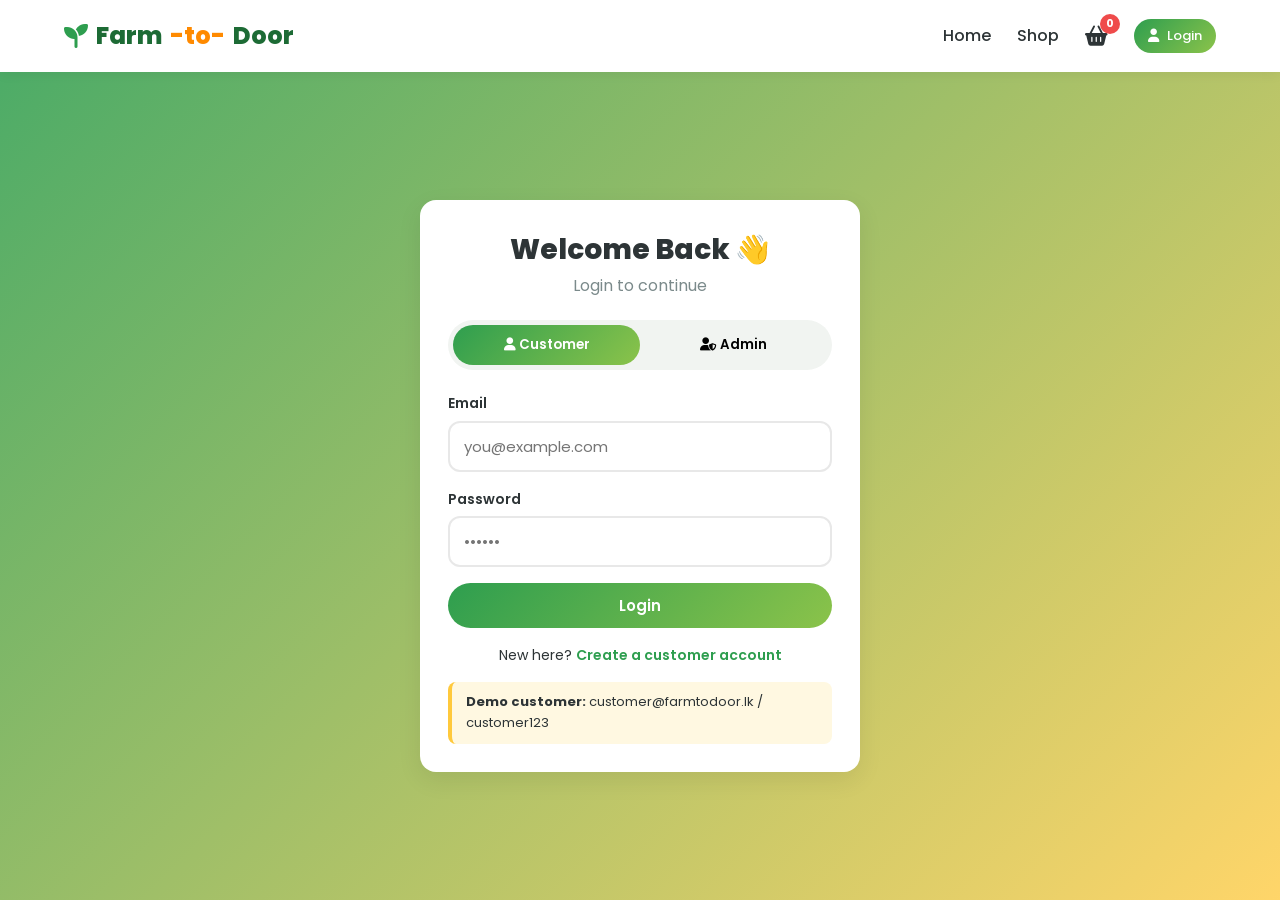
==== frontend/login.html @ 33f3241d "Farm-to-Door - PHP backend and frontend" ====
<!DOCTYPE html>
<html lang="en">
<head>
  <meta charset="UTF-8">
  <meta name="viewport" content="width=device-width, initial-scale=1.0">
  <title>Login | Farm-to-Door</title>
  <link href="https://fonts.googleapis.com/css2?family=Poppins:wght@400;500;600;700;800&display=swap" rel="stylesheet">
  <link rel="stylesheet" href="https://cdnjs.cloudflare.com/ajax/libs/font-awesome/6.5.1/css/all.min.css">
  <link rel="stylesheet" href="css/style.css">
</head>
<body>

  <header id="navbar"></header>

  <div class="auth-page">
    <div class="card auth-box">
      <h2>Welcome Back 👋</h2>
      <p class="sub">Login to continue</p>

      <!-- Only 2 logins: Customer and Admin -->
      <div class="role-tabs">
        <button class="active" id="customerTab" onclick="selectRole('customer')"><i class="fa-solid fa-user"></i> Customer</button>
        <button id="adminTab" onclick="selectRole('admin')"><i class="fa-solid fa-user-shield"></i> Admin</button>
      </div>

      <form id="loginForm">
        <div class="form-group">
          <label>Email</label>
          <input type="email" id="email" placeholder="you@example.com" required>
        </div>
        <div class="form-group">
          <label>Password</label>
          <input type="password" id="password" placeholder="••••••" required>
        </div>
        <button type="submit" class="btn btn-green btn-block" id="loginBtn">Login</button>
      </form>

      <p class="switch" id="registerLink">New here? <a href="register.html">Create a customer account</a></p>

      <div class="demo-note" id="demoNote">
        <b>Demo customer:</b> customer@farmtodoor.lk / customer123
      </div>
    </div>
  </div>

  <script src="js/cart.js"></script>
  <script src="js/api.js"></script>
  <script src="js/auth.js"></script>
</body>
</html>
---- frontend/css/style.css ----
/* =================================================
   FARM-TO-DOOR  -  Main Stylesheet
   ================================================= */

:root {
  --green: #2e9e4f;
  --green-dark: #1d6b35;
  --lime: #8bc34a;
  --orange: #ff8a00;
  --yellow: #ffc93c;
  --red: #ef4b4b;
  --purple: #8e5cf7;
  --blue: #2f8fef;
  --cream: #fffaf0;
  --text: #2d3436;
  --muted: #7b8a8b;
  --white: #ffffff;
  --shadow: 0 8px 24px rgba(0, 0, 0, 0.08);
  --radius: 16px;
}

* { margin: 0; padding: 0; box-sizing: border-box; }

body {
  font-family: 'Poppins', sans-serif;
  background: var(--cream);
  color: var(--text);
  line-height: 1.6;
}

a { text-decoration: none; color: inherit; }
img { max-width: 100%; display: block; }
.container { width: 90%; max-width: 1200px; margin: 0 auto; }

/* ---------- Buttons ---------- */
.btn {
  display: inline-flex; align-items: center; gap: 8px;
  padding: 11px 24px; border: none; border-radius: 50px;
  font-family: inherit; font-size: 15px; font-weight: 600;
  cursor: pointer; transition: 0.25s;
}
.btn:hover { transform: translateY(-2px); box-shadow: 0 6px 16px rgba(0,0,0,0.15); }
.btn-green { background: linear-gradient(135deg, var(--green), var(--lime)); color: #fff; }
.btn-orange { background: linear-gradient(135deg, var(--orange), var(--yellow)); color: #fff; }
.btn-red { background: var(--red); color: #fff; }
.btn-outline { background: transparent; border: 2px solid #fff; color: #fff; }
.btn-light { background: #eef5ee; color: var(--green-dark); }
.btn-sm { padding: 7px 14px; font-size: 13px; }
.btn-block { width: 100%; justify-content: center; }
.btn:disabled { opacity: 0.5; cursor: not-allowed; transform: none; }

/* ---------- Navbar ---------- */
.navbar {
  background: #fff; box-shadow: 0 2px 12px rgba(0,0,0,0.06);
  position: sticky; top: 0; z-index: 100;
}
.navbar .container { display: flex; align-items: center; justify-content: space-between; height: 72px; }
.logo { font-size: 24px; font-weight: 800; color: var(--green-dark); display: flex; align-items: center; gap: 8px; }
.logo span { color: var(--orange); }
.logo i { color: var(--green); }
.nav-links { display: flex; align-items: center; gap: 26px; list-style: none; }
.nav-links a { font-weight: 500; transition: 0.2s; }
.nav-links a:hover, .nav-links a.active { color: var(--green); }
.cart-link { position: relative; font-size: 20px; }
.badge {
  position: absolute; top: -8px; right: -12px;
  background: var(--red); color: #fff; font-size: 11px; font-weight: 700;
  min-width: 20px; height: 20px; border-radius: 10px;
  display: flex; align-items: center; justify-content: center;
}
.user-chip { background: #eef5ee; color: var(--green-dark); padding: 6px 14px; border-radius: 50px; font-size: 14px; font-weight: 600; }
.menu-toggle { display: none; font-size: 24px; background: none; border: none; cursor: pointer; }

/* ---------- Hero ---------- */
.hero {
  min-height: 580px; display: flex; align-items: center; color: #fff;
  background:
    linear-gradient(110deg, rgba(29,107,53,0.92) 0%, rgba(46,158,79,0.75) 45%, rgba(255,138,0,0.25) 100%),
    url('https://images.unsplash.com/photo-1500937386664-56d1dfef3854?w=1600&q=80&auto=format&fit=crop') center/cover;
}
.hero-content { max-width: 620px; }
.hero .tag { display: inline-block; background: var(--yellow); color: var(--text); padding: 6px 16px; border-radius: 50px; font-weight: 600; font-size: 14px; margin-bottom: 18px; }
.hero h1 { font-size: 54px; line-height: 1.15; font-weight: 800; margin-bottom: 18px; }
.hero h1 span { color: var(--yellow); }
.hero p { font-size: 18px; opacity: 0.95; margin-bottom: 30px; }
.hero-buttons { display: flex; gap: 14px; flex-wrap: wrap; }

/* ---------- Sections ---------- */
section { padding: 70px 0; }
.section-title { text-align: center; margin-bottom: 45px; }
.section-title h2 { font-size: 36px; font-weight: 800; }
.section-title h2 span { color: var(--green); }
.section-title p { color: var(--muted); }

/* ---------- Features ---------- */
.features { display: grid; grid-template-columns: repeat(auto-fit, minmax(240px, 1fr)); gap: 24px; margin-top: -60px; }
.feature {
  background: #fff; padding: 28px; border-radius: var(--radius); box-shadow: var(--shadow);
  text-align: center; border-bottom: 5px solid var(--c);
}
.feature .icon {
  width: 64px; height: 64px; margin: 0 auto 14px; border-radius: 50%;
  display: flex; align-items: center; justify-content: center;
  font-size: 26px; color: #fff; background: var(--c);
}
.feature h3 { font-size: 18px; margin-bottom: 6px; }
.feature p { color: var(--muted); font-size: 14px; }

/* ---------- Category cards ---------- */
.categories { display: grid; grid-template-columns: repeat(auto-fit, minmax(240px, 1fr)); gap: 24px; }
.category-card {
  position: relative; height: 230px; border-radius: var(--radius); overflow: hidden;
  box-shadow: var(--shadow); cursor: pointer;
}
.category-card img { width: 100%; height: 100%; object-fit: cover; transition: 0.4s; }
.category-card:hover img { transform: scale(1.08); }
.category-card .label {
  position: absolute; inset: 0; display: flex; flex-direction: column; justify-content: flex-end;
  padding: 20px; color: #fff;
  background: linear-gradient(to top, var(--c) 0%, transparent 70%);
}
.category-card h3 { font-size: 24px; font-weight: 700; }

/* ---------- Product grid ---------- */
.product-grid { display: grid; grid-template-columns: repeat(auto-fill, minmax(250px, 1fr)); gap: 26px; }
.product-card {
  background: #fff; border-radius: var(--radius); overflow: hidden; box-shadow: var(--shadow);
  transition: 0.3s; display: flex; flex-direction: column;
}
.product-card:hover { transform: translateY(-6px); box-shadow: 0 14px 30px rgba(0,0,0,0.12); }
.product-img { position: relative; height: 190px; background: #f1f1f1; }
.product-img img { width: 100%; height: 100%; object-fit: cover; }
.cat-badge {
  position: absolute; top: 12px; left: 12px; color: #fff; font-size: 12px; font-weight: 600;
  padding: 4px 12px; border-radius: 50px;
}
.cat-Vegetable { background: var(--green); }
.cat-Fruit { background: var(--orange); }
.cat-Grain { background: #c28a2c; }
.cat-Dairy { background: var(--blue); }
.stock-badge { position: absolute; top: 12px; right: 12px; background: rgba(0,0,0,0.65); color: #fff; font-size: 12px; padding: 4px 10px; border-radius: 50px; }
.stock-badge.out { background: var(--red); }
.product-body { padding: 18px; display: flex; flex-direction: column; flex: 1; }
.product-body h3 { font-size: 18px; }
.farmer { font-size: 13px; color: var(--muted); margin-bottom: 8px; }
.farmer i { color: var(--green); }
.price { font-size: 22px; font-weight: 800; color: var(--green-dark); margin-bottom: 12px; }
.price small { font-size: 13px; color: var(--muted); font-weight: 500; }
.add-row { display: flex; gap: 8px; margin-top: auto; }
.qty-input { width: 64px; padding: 8px; border: 2px solid #e5e5e5; border-radius: 10px; font-family: inherit; text-align: center; }

/* ---------- Page banner ---------- */
.page-banner {
  padding: 60px 0; color: #fff; text-align: center;
  background:
    linear-gradient(135deg, rgba(46,158,79,0.92), rgba(255,138,0,0.85)),
    url('https://images.unsplash.com/photo-1488459716781-31db52582fe9?w=1600&q=80&auto=format&fit=crop') center/cover;
}
.page-banner h1 { font-size: 40px; font-weight: 800; }

/* ---------- Filters ---------- */
.filter-bar { display: flex; flex-wrap: wrap; gap: 14px; align-items: center; justify-content: space-between; margin-bottom: 30px; }
.search-box { position: relative; flex: 1; min-width: 240px; max-width: 420px; }
.search-box input { width: 100%; padding: 13px 18px 13px 46px; border: 2px solid #e5e5e5; border-radius: 50px; font-family: inherit; font-size: 15px; }
.search-box input:focus { outline: none; border-color: var(--green); }
.search-box i { position: absolute; left: 18px; top: 50%; transform: translateY(-50%); color: var(--muted); }
.chips { display: flex; flex-wrap: wrap; gap: 10px; }
.chip {
  padding: 8px 18px; border-radius: 50px; border: 2px solid #e5e5e5; background: #fff;
  font-family: inherit; font-weight: 600; cursor: pointer; transition: 0.2s;
}
.chip.active, .chip:hover { background: var(--green); color: #fff; border-color: var(--green); }

/* ---------- Steps ---------- */
.steps { display: grid; grid-template-columns: repeat(auto-fit, minmax(200px, 1fr)); gap: 24px; text-align: center; }
.step .num {
  width: 70px; height: 70px; margin: 0 auto 14px; border-radius: 50%;
  display: flex; align-items: center; justify-content: center;
  font-size: 28px; color: #fff; background: var(--c);
  box-shadow: 0 0 0 8px color-mix(in srgb, var(--c) 20%, transparent);
}

/* ---------- Farmer banner ---------- */
.farmer-banner { display: grid; grid-template-columns: 1fr 1fr; gap: 40px; align-items: center; }
.farmer-banner img { border-radius: var(--radius); box-shadow: var(--shadow); height: 380px; width: 100%; object-fit: cover; }
.farmer-banner h2 { font-size: 34px; font-weight: 800; margin-bottom: 14px; }
.farmer-banner h2 span { color: var(--orange); }
.farmer-banner ul { list-style: none; margin: 18px 0; }
.farmer-banner li { margin-bottom: 10px; }
.farmer-banner li i { color: var(--green); margin-right: 8px; }

/* ---------- Forms / cards ---------- */
.card { background: #fff; border-radius: var(--radius); box-shadow: var(--shadow); padding: 28px; }
.form-group { margin-bottom: 16px; }
.form-group label { display: block; font-weight: 600; font-size: 14px; margin-bottom: 6px; }
.form-group input, .form-group select, .form-group textarea {
  width: 100%; padding: 12px 14px; border: 2px solid #e8e8e8; border-radius: 12px;
  font-family: inherit; font-size: 15px; transition: 0.2s;
}
.form-group input:focus, .form-group select:focus, .form-group textarea:focus { outline: none; border-color: var(--green); }
.form-row { display: grid; grid-template-columns: 1fr 1fr; gap: 14px; }

/* ---------- Auth pages ---------- */
.auth-page {
  min-height: calc(100vh - 72px); display: flex; align-items: center; justify-content: center; padding: 40px 16px;
  background:
    linear-gradient(135deg, rgba(46,158,79,0.85), rgba(255,201,60,0.75)),
    url('https://images.unsplash.com/photo-1464226184884-fa280b87c399?w=1600&q=80&auto=format&fit=crop') center/cover;
}
.auth-box { width: 100%; max-width: 440px; }
.auth-box h2 { font-size: 28px; font-weight: 800; text-align: center; }
.auth-box .sub { text-align: center; color: var(--muted); margin-bottom: 22px; }
.role-tabs { display: flex; background: #f1f4f1; border-radius: 50px; padding: 5px; margin-bottom: 22px; }
.role-tabs button {
  flex: 1; padding: 10px; border: none; border-radius: 50px; background: transparent;
  font-family: inherit; font-weight: 600; cursor: pointer;
}
.role-tabs button.active { background: linear-gradient(135deg, var(--green), var(--lime)); color: #fff; }
.auth-box .switch { text-align: center; margin-top: 16px; font-size: 14px; }
.auth-box .switch a { color: var(--green); font-weight: 600; }
.demo-note { background: #fff8e1; border-left: 4px solid var(--yellow); padding: 10px 14px; border-radius: 8px; font-size: 13px; margin-top: 16px; }

/* ---------- Cart ---------- */
.cart-layout { display: grid; grid-template-columns: 1.6fr 1fr; gap: 28px; align-items: start; }
.cart-item { display: flex; align-items: center; gap: 16px; padding: 14px 0; border-bottom: 1px dashed #e5e5e5; }
.cart-item img { width: 80px; height: 80px; border-radius: 12px; object-fit: cover; }
.cart-item .info { flex: 1; }
.cart-item .info h4 { font-size: 16px; }
.qty-control { display: flex; align-items: center; gap: 8px; }
.qty-control button { width: 32px; height: 32px; border-radius: 50%; border: none; background: #eef5ee; color: var(--green-dark); font-weight: 700; cursor: pointer; }
.remove-btn { background: none; border: none; color: var(--red); cursor: pointer; font-size: 18px; }
.summary-row { display: flex; justify-content: space-between; margin-bottom: 10px; }
.summary-row.total { font-size: 20px; font-weight: 800; color: var(--green-dark); border-top: 2px solid #eee; padding-top: 12px; }
.radio-group { display: flex; flex-direction: column; gap: 8px; }
.radio-option { display: flex; align-items: center; gap: 10px; padding: 10px 14px; border: 2px solid #e8e8e8; border-radius: 12px; cursor: pointer; }
.radio-option:has(input:checked) { border-color: var(--green); background: #f2faf3; }
.empty { text-align: center; padding: 50px 20px; color: var(--muted); }
.empty i { font-size: 60px; color: var(--lime); margin-bottom: 14px; }

/* ---------- Orders ---------- */
.orders-layout { display: grid; grid-template-columns: 2fr 1fr; gap: 28px; align-items: start; }
.order-card { background: #fff; border-radius: var(--radius); box-shadow: var(--shadow); padding: 22px; margin-bottom: 22px; border-left: 6px solid var(--green); }
.order-card.cancelled { border-left-color: var(--red); }
.order-head { display: flex; justify-content: space-between; align-items: center; flex-wrap: wrap; gap: 10px; margin-bottom: 14px; }
.status { white-space: nowrap; padding: 5px 14px; border-radius: 50px; font-size: 13px; font-weight: 600; color: #fff; }
.status-Pending { background: var(--yellow); color: var(--text); }
.status-Confirmed { background: var(--blue); }
.status-Out { background: var(--purple); }
.status-Delivered { background: var(--green); }
.status-Cancelled { background: var(--red); }
.tracker { display: flex; justify-content: space-between; position: relative; margin: 24px 0; }
.tracker::before { content: ''; position: absolute; top: 18px; left: 8%; right: 8%; height: 4px; background: #e5e5e5; }
.tracker .bar { position: absolute; top: 18px; left: 8%; height: 4px; background: linear-gradient(90deg, var(--green), var(--lime)); transition: 0.5s; }
.track-step { position: relative; z-index: 1; text-align: center; flex: 1; font-size: 13px; color: var(--muted); }
.track-step .dot { width: 40px; height: 40px; margin: 0 auto 6px; border-radius: 50%; background: #e5e5e5; display: flex; align-items: center; justify-content: center; color: #fff; }
.track-step.done { color: var(--green-dark); font-weight: 600; }
.track-step.done .dot { background: var(--green); }
.order-items { font-size: 14px; color: var(--muted); }
.driver-box { background: #f3eefe; border-radius: 12px; padding: 10px 14px; font-size: 14px; margin-top: 12px; }
.driver-box i { color: var(--purple); }
.notif-list { list-style: none; max-height: 480px; overflow-y: auto; }
.notif-list li { padding: 12px; border-radius: 12px; margin-bottom: 8px; font-size: 14px; background: #f7f7f7; }
.notif-list li.unread { background: #fff6e0; border-left: 4px solid var(--orange); }
.notif-list small { display: block; color: var(--muted); font-size: 12px; }

/* ---------- Footer ---------- */
footer { background: #17331f; color: #cfe3d3; padding: 50px 0 20px; }
.footer-grid { display: grid; grid-template-columns: 2fr 1fr 1fr; gap: 30px; margin-bottom: 30px; }
footer h4 { color: #fff; margin-bottom: 12px; }
footer .logo { color: #fff; margin-bottom: 10px; }
footer ul { list-style: none; }
footer li { margin-bottom: 6px; }
footer .copy { text-align: center; border-top: 1px solid #2c5236; padding-top: 18px; font-size: 14px; }

/* ---------- Toast message ---------- */
.toast {
  position: fixed; bottom: 26px; right: 26px; z-index: 999;
  padding: 14px 22px; border-radius: 12px; color: #fff; font-weight: 500;
  box-shadow: var(--shadow); animation: slideIn 0.3s;
}
.toast.success { background: var(--green); }
.toast.error { background: var(--red); }
@keyframes slideIn { from { transform: translateX(120%); } to { transform: translateX(0); } }

.loading { text-align: center; padding: 40px; color: var(--muted); grid-column: 1 / -1; }

/* ---------- Responsive ---------- */
@media (max-width: 900px) {
  .hero h1 { font-size: 38px; }
  .cart-layout, .orders-layout, .farmer-banner, .footer-grid { grid-template-columns: 1fr; }
  .menu-toggle { display: block; }
  .nav-links {
    display: none; position: absolute; top: 72px; left: 0; right: 0;
    background: #fff; flex-direction: column; padding: 20px; box-shadow: var(--shadow);
  }
  .nav-links.open { display: flex; }
  .form-row { grid-template-columns: 1fr; }
}
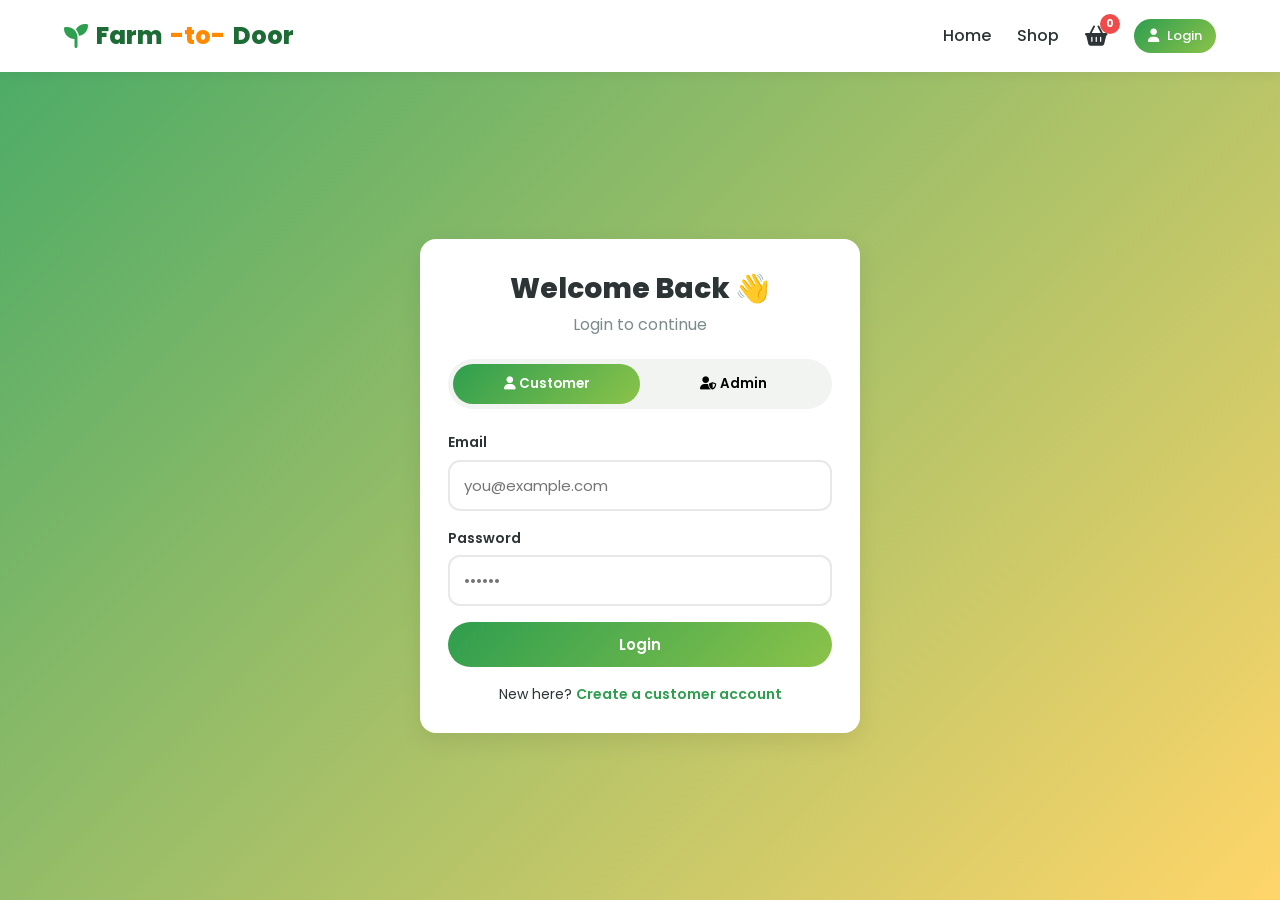
==== commit 9393fd9b: "Remove demo note from login.html Removed demo customer information from login page." ====
--- a/frontend/login.html
+++ b/frontend/login.html
@@ -36,10 +36,7 @@
       </form>
 
       <p class="switch" id="registerLink">New here? <a href="register.html">Create a customer account</a></p>
-
-      <div class="demo-note" id="demoNote">
-        <b>Demo customer:</b> customer@farmtodoor.lk / customer123
-      </div>
+      
     </div>
   </div>
 
